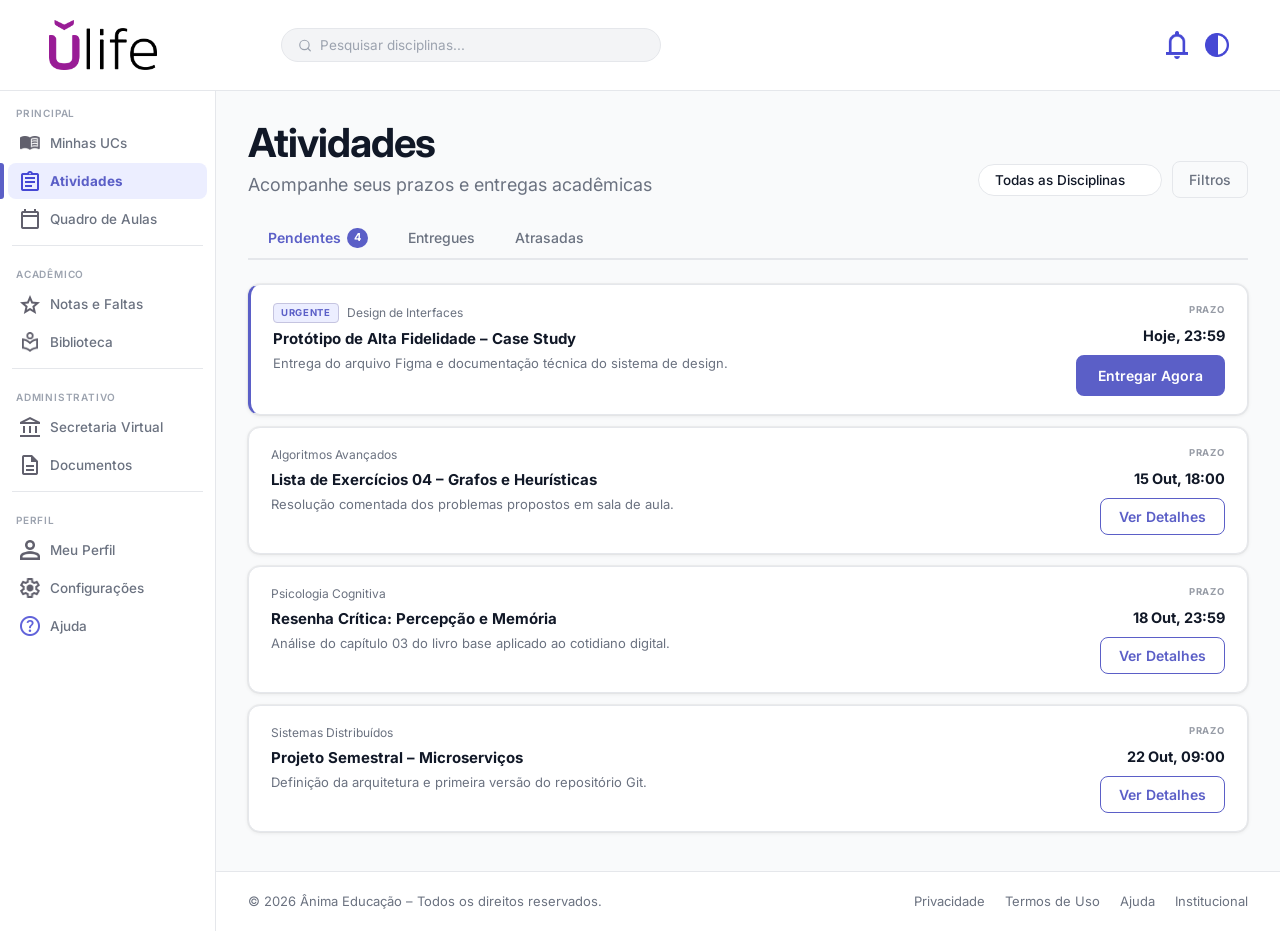
==== atividades.html @ e1909650 "feat: add the site" ====
﻿<!DOCTYPE html>
<html lang="pt-BR">
<head>
  <meta charset="UTF-8" />
  <meta name="viewport" content="width=device-width, initial-scale=1.0" />
  <title>Úlife – Atividades</title>
  <link rel="preconnect" href="https://fonts.googleapis.com" />
  <link rel="preconnect" href="https://fonts.gstatic.com" crossorigin />
  <link href="https://fonts.googleapis.com/css2?family=Inter:wght@400;500;600;700&display=swap" rel="stylesheet" />
  <link rel="stylesheet" href="styles/global.css" />
  <link rel="stylesheet" href="styles/atividades.css" />
</head>
<body>

  
  <input type="checkbox" id="dark-check" aria-hidden="true" />

  
  <input type="checkbox" id="sidebar-check" aria-hidden="true" />

  
  <label class="sidebar-overlay" for="sidebar-check" aria-hidden="true"></label>

  
  <header class="topbar" role="banner">
    <a href="index.html" class="topbar-logo" aria-label="Úlife – Início">
      <img src="img/logo-black.png" alt="Úlife" class="logo-img logo-img-black" />
      <img src="img/logo-white.png" alt="Úlife" class="logo-img logo-img-white" />
    </a>

    <div class="search-bar" role="search">
      <svg xmlns="http://www.w3.org/2000/svg" width="15" height="15" viewBox="0 0 24 24" fill="none" stroke="currentColor" stroke-width="2" stroke-linecap="round" stroke-linejoin="round" aria-hidden="true">
        <circle cx="11" cy="11" r="8"/>
        <line x1="21" y1="21" x2="16.65" y2="16.65"/>
      </svg>

      <input
        type="search"
        placeholder="Pesquisar disciplinas..."
        aria-label="Pesquisar disciplinas"
      />
    </div>

    <div class="topbar-icons" role="toolbar" aria-label="Ações">
      <button class="icon-btn" aria-label="Notificações">
        <img src="img/notificacao.png" alt="" aria-hidden="true" style="width:28px;height:28px;object-fit:contain;" />
      </button>

      <label class="dark-toggle" for="dark-check" aria-label="Alternar tema escuro" role="switch">
        <img src="img/handle-mode.png" alt="" aria-hidden="true" style="width:24px;height:24px;object-fit:contain;" />
      </label>
    </div>
  </header>

  <div class="page-shell">

    
  <aside class="sidebar" role="navigation" aria-label="Menu principal">

    <nav class="nav-section" aria-label="Principal">
      <p class="nav-label" aria-hidden="true">PRINCIPAL</p>
      <a href="index.html" class="nav-item">
                <img src="img/minhas-ucs.png" alt="" class="nav-icon" aria-hidden="true" />
                Minhas UCs
            </a>
      <a href="atividades.html" class="nav-item active" aria-current="page">
                <img src="img/atividades-selected.png" alt="" class="nav-icon" aria-hidden="true" />
                Atividades
            </a>
      <a href="quadro-aulas.html" class="nav-item">
                <img src="img/quadro-aulas.png" alt="" class="nav-icon" aria-hidden="true" />
                Quadro de Aulas
            </a>
    </nav>

    <div class="nav-divider"></div>

    <nav class="nav-section" aria-label="Acadêmico">
      <p class="nav-label" aria-hidden="true">ACADÊMICO</p>
      <a href="notas-faltas.html" class="nav-item">
                <img src="img/aulas-faltas.png" alt="" class="nav-icon" aria-hidden="true" />
                Notas e Faltas
            </a>
      <a href="#" class="nav-item">
        <img src="img/biblioteca.png" alt="" class="nav-icon" aria-hidden="true" />
        Biblioteca
      </a>
    </nav>

    <div class="nav-divider"></div>

    <nav class="nav-section" aria-label="Administrativo">
      <p class="nav-label" aria-hidden="true">ADMINISTRATIVO</p>
      <a href="secretaria-virtual.html" class="nav-item">
                <img src="img/secretaria.png" alt="" class="nav-icon" aria-hidden="true" />
                Secretaria Virtual
            </a>
      <a href="#" class="nav-item">
        <img src="img/documentos.png" alt="" class="nav-icon" aria-hidden="true" />
        Documentos
      </a>
    </nav>

    <div class="nav-divider"></div>

    <nav class="nav-section" aria-label="Perfil">
      <p class="nav-label" aria-hidden="true">PERFIL</p>
      <a href="#" class="nav-item">
        <img src="img/perfil.png" alt="" class="nav-icon" aria-hidden="true" />
        Meu Perfil
      </a>
      <a href="#" class="nav-item">
        <img src="img/config.png" alt="" class="nav-icon" aria-hidden="true" />
        Configurações
      </a>
      <a href="#" class="nav-item">
        <img src="img/ajuda.png" alt="" class="nav-icon" aria-hidden="true" />
        Ajuda
      </a>
    </nav>
  </aside>

    
    <div class="main-wrapper">

      
      <div class="topbar-mobile-row" aria-label="Cabeçalho mobile">

        <label class="sidebar-toggle-mobile" for="sidebar-check" aria-label="Abrir menu">
          <svg xmlns="http://www.w3.org/2000/svg" width="22" height="22" viewBox="0 0 24 24" fill="none" stroke="currentColor" stroke-width="2" stroke-linecap="round" stroke-linejoin="round" aria-hidden="true">
            <line x1="3" y1="6" x2="21" y2="6"/>
            <line x1="3" y1="12" x2="21" y2="12"/>
            <line x1="3" y1="18" x2="21" y2="18"/>
          </svg>
        </label>

        <div class="topbar-mobile-logo">
          <a href="index.html" aria-label="Úlife – Início">
            <img src="img/logo-black.png" alt="Úlife" class="logo-img logo-img-black" />
            <img src="img/logo-white.png" alt="Úlife" class="logo-img logo-img-white" />
          </a>
        </div>

        <div class="topbar-mobile-actions">
          <button class="icon-btn has-dot" aria-label="Notificações">
          <img src="img/notificacao.png" alt="" aria-hidden="true" style="width:24px;height:24px;object-fit:contain;" />
        </button>

          <label class="dark-toggle" for="dark-check" aria-label="Alternar tema escuro">
          <img src="img/handle-mode.png" alt="" aria-hidden="true" style="width:24px;height:24px;object-fit:contain;" />
        </label>
        </div>
      </div>

      
      <div class="topbar-mobile-search" role="search">
        <div class="search-bar">
          <svg xmlns="http://www.w3.org/2000/svg" width="15" height="15" viewBox="0 0 24 24" fill="none" stroke="currentColor" stroke-width="2" stroke-linecap="round" stroke-linejoin="round" aria-hidden="true">
            <circle cx="11" cy="11" r="8"/>
            <line x1="21" y1="21" x2="16.65" y2="16.65"/>
          </svg>

          <input
            type="search"
            placeholder="Pesquisar disciplinas..."
            aria-label="Pesquisar disciplinas"
          />
        </div>
      </div>

      
      <main class="content">

        <div class="atv-top-bar">

          <div>
            <h1 class="page-title">Atividades</h1>
            <p class="page-subtitle">
              Acompanhe seus prazos e entregas acadêmicas
            </p>
          </div>

          <div class="atv-top-right">

            <div class="select-wrap">
              <select>
                <option>Todas as Disciplinas</option>
              </select>
            </div>

            <button class="btn-outline-gray">
              Filtros
            </button>

          </div>
        </div>

        
        <div class="tabs">
          <button class="tab active">
            Pendentes
            <span class="tab-badge">4</span>
          </button>

          <button class="tab">Entregues</button>
          <button class="tab">Atrasadas</button>
        </div>

        
        <div class="activity-list">

          
          <div class="activity-card activity-urgent">

            <div class="activity-info">

              <div class="activity-tags">
                <span class="tag-urgente">URGENTE</span>
                <span class="activity-discipline">Design de Interfaces</span>
              </div>

              <h3 class="activity-title">
                Protótipo de Alta Fidelidade – Case Study
              </h3>

              <p class="activity-desc">
                Entrega do arquivo Figma e documentação técnica do sistema de design.
              </p>

            </div>

            <div class="activity-deadline">
              <span class="deadline-label">PRAZO</span>
              <span class="deadline-value deadline-urgent">Hoje, 23:59</span>

              <button class="btn-primary">
                Entregar Agora
              </button>
            </div>

          </div>

          
          <div class="activity-card">

            <div class="activity-info">

              <div class="activity-tags">
                <span class="activity-discipline">
                  Algoritmos Avançados
                </span>
              </div>

              <h3 class="activity-title">
                Lista de Exercícios 04 – Grafos e Heurísticas
              </h3>

              <p class="activity-desc">
                Resolução comentada dos problemas propostos em sala de aula.
              </p>

            </div>

            <div class="activity-deadline">
              <span class="deadline-label">PRAZO</span>
              <span class="deadline-value">15 Out, 18:00</span>

              <button class="btn-outline">
                Ver Detalhes
              </button>
            </div>

          </div>

          
          <div class="activity-card">

            <div class="activity-info">

              <div class="activity-tags">
                <span class="activity-discipline">
                  Psicologia Cognitiva
                </span>
              </div>

              <h3 class="activity-title">
                Resenha Crítica: Percepção e Memória
              </h3>

              <p class="activity-desc">
                Análise do capítulo 03 do livro base aplicado ao cotidiano digital.
              </p>

            </div>

            <div class="activity-deadline">
              <span class="deadline-label">PRAZO</span>
              <span class="deadline-value">18 Out, 23:59</span>

              <button class="btn-outline">
                Ver Detalhes
              </button>
            </div>

          </div>

          
          <div class="activity-card">

            <div class="activity-info">

              <div class="activity-tags">
                <span class="activity-discipline">
                  Sistemas Distribuídos
                </span>
              </div>

              <h3 class="activity-title">
                Projeto Semestral – Microserviços
              </h3>

              <p class="activity-desc">
                Definição da arquitetura e primeira versão do repositório Git.
              </p>

            </div>

            <div class="activity-deadline">
              <span class="deadline-label">PRAZO</span>
              <span class="deadline-value">22 Out, 09:00</span>

              <button class="btn-outline">
                Ver Detalhes
              </button>
            </div>

          </div>

        </div>
      </main>

      
      <footer class="footer">
        <span>
          © 2026 Ânima Educação – Todos os direitos reservados.
        </span>

        <div class="footer-links">
          <a href="#">Privacidade</a>
          <a href="#">Termos de Uso</a>
          <a href="#">Ajuda</a>
          <a href="#">Institucional</a>
        </div>
      </footer>

    </div>
  </div>

</body>
</html>
---- styles/global.css ----
﻿*,
*::before,
*::after {
  box-sizing: border-box;
  margin: 0;
  padding: 0;
}

:root {
  
  --purple: #5B5FC7;
  --purple-dark: #3B3FA8;
  --purple-active-bg: #ECEEFF;
  --purple-border: #C5C4E0;

  --blue: #004AC6;
  --blue-bg: #EBF0FF;

  --teal: #0BB5A0;
  --teal-bg: #E0FAF7;
  --teal-text: #0B8A79;

  --orange: #F07020;
  --orange-bg: #FEF3EB;

  --red: #E03030;
  --red-bg: #FDEAEA;

  --green: #1A7A3C;
  --green-bg: #E0F5E8;

  
  --text-primary: #111827;
  
  --text-secondary: #6B7280;
  
  --text-muted: #9CA3AF;

  --border: #E5E7EB;
  --bg-page: #F9FAFB;
  --bg-card: #FFFFFF;
  --bg-input: #F3F4F6;

  
  --sidebar-w: 216px;
  --sidebar-bg: #FFFFFF;

  
  --topbar-h: 60px;
  --topbar-mobile-h: 56px;

  
  --radius-xs: 4px;
  --radius-sm: 8px;
  --radius: 12px;
  --radius-lg: 16px;

  
  --shadow-sm: 0 1px 2px rgba(0, 0, 0, .06);
  --shadow: 0 1px 4px rgba(0, 0, 0, .08), 0 0 0 1px rgba(0, 0, 0, .04);
  --shadow-md: 0 4px 16px rgba(0, 0, 0, .10);
  --shadow-hover: 0 6px 20px rgba(91, 95, 199, .18);

  
  --transition: .15s ease;

  
  --font: 'Inter', 'Segoe UI', system-ui, sans-serif;

  
  
  --text-2xs: 10px;
  
  --text-xs: 11px;
  
  --text-sm: 12px;
  
  --text-base: 13.5px;
  
  --text-md: 15px;
  
  --text-lg: 18px;
  
  --text-xl: 20px;
  
  --text-2xl: 24px;
  
  --text-3xl: 40px;
  

  
  --weight-normal: 400;
  --weight-medium: 500;
  --weight-semibold: 600;
  --weight-bold: 700;

  
  --leading-tight: 1.2;
  --leading-snug: 1.35;
  --leading-normal: 1.5;
  --leading-relaxed: 1.6;

  
  --tracking-tight: -.025em;
  --tracking-normal: 0;
  --tracking-wide: .05em;
  --tracking-wider: .08em;
  --tracking-widest: .12em;
}

@media (prefers-color-scheme: dark) {
  :root {
    --text-primary: #F9FAFB;
    
    --text-secondary: #D1D5DB;
    
    --text-muted: #9CA3AF;
    
    --border: #374151;
    --bg-page: #111827;
    --bg-card: #1F2937;
    --bg-input: #374151;
    --sidebar-bg: #1F2937;

    --purple: #818CF8;
    
    --purple-dark: #A5B4FC;
    --purple-active-bg: #312E81;
    --purple-border: #4338CA;

    --blue: #93C5FD;
    --blue-bg: #1E3A5F;
    --teal: #5EEAD4;
    --teal-bg: #134E4A;
    --teal-text: #5EEAD4;
    --orange: #FCA574;
    --orange-bg: #7C2D12;
    --red: #FCA5A5;
    --red-bg: #7F1D1D;
    --green: #86EFAC;
    --green-bg: #14532D;

    --shadow-sm: 0 1px 2px rgba(0, 0, 0, .3);
    --shadow: 0 1px 4px rgba(0, 0, 0, .4), 0 0 0 1px rgba(255, 255, 255, .04);
    --shadow-md: 0 4px 16px rgba(0, 0, 0, .5);
    --shadow-hover: 0 6px 20px rgba(129, 140, 248, .3);
  }
}

#dark-check {
  display: none;
}

body:has(#dark-check:checked) {
  --text-primary: #F9FAFB;
  --text-secondary: #D1D5DB;
  --text-muted: #9CA3AF;
  --border: #374151;
  --bg-page: #111827;
  --bg-card: #1F2937;
  --bg-input: #374151;
  --sidebar-bg: #1F2937;
  --purple: #818CF8;
  --purple-dark: #A5B4FC;
  --purple-active-bg: #312E81;
  --purple-border: #4338CA;
  --blue: #93C5FD;
  --blue-bg: #1E3A5F;
  --teal: #5EEAD4;
  --teal-bg: #134E4A;
  --teal-text: #5EEAD4;
  --orange: #FCA574;
  --orange-bg: #7C2D12;
  --red: #FCA5A5;
  --red-bg: #7F1D1D;
  --green: #86EFAC;
  --green-bg: #14532D;
  --shadow-sm: 0 1px 2px rgba(0, 0, 0, .3);
  --shadow: 0 1px 4px rgba(0, 0, 0, .4), 0 0 0 1px rgba(255, 255, 255, .04);
  --shadow-md: 0 4px 16px rgba(0, 0, 0, .5);
  --shadow-hover: 0 6px 20px rgba(129, 140, 248, .3);
  background: var(--bg-page);
  color: var(--text-primary);
}

.logo-img-black {
  display: block;
}

.logo-img-white {
  display: none;
}

body:has(#dark-check:checked) .logo-img-black {
  display: none;
}

body:has(#dark-check:checked) .logo-img-white {
  display: block;
}

@media (prefers-color-scheme: dark) {
  .logo-img-black {
    display: none;
  }

  .logo-img-white {
    display: block;
  }
}

html {
  scroll-behavior: smooth;
}

body {
  font-family: var(--font);
  font-size: var(--text-base);
  line-height: var(--leading-normal);
  background: var(--bg-page);
  color: var(--text-primary);
  min-height: 100vh;
  -webkit-font-smoothing: antialiased;
  -moz-osx-font-smoothing: grayscale;
  transition: background var(--transition), color var(--transition);
  display: flex;
  flex-direction: column;
}

a {
  color: inherit;
}

button {
  font-family: inherit;
}

img {
  display: block;
  max-width: 100%;
}

.logo-img {
  height: 50px;
  width: auto;
}

#sidebar-check {
  display: none;
}

.sidebar-overlay {
  display: none;
  position: fixed;
  inset: 0;
  background: rgba(0, 0, 0, .45);
  z-index: 150;
  cursor: pointer;
}

#sidebar-check:checked~.page-shell .sidebar {
  transform: translateX(0);
}

#sidebar-check:checked~.sidebar-overlay {
  display: block;
}

.topbar {
  height: var(--topbar-h);
  background: var(--bg-card);
  border-bottom: 1px solid var(--border);
  display: flex;
  align-items: center;
  padding: 5vh 5vh 5vh 5vh;
  gap: 20px;
  position: sticky;
  top: 0;
  z-index: 100;
  width: 100%;
  flex-shrink: 0;
  transition: background var(--transition), border-color var(--transition);
}

.topbar-logo {
  display: flex;
  align-items: center;
  text-decoration: none;
  flex-shrink: 0;
  width: var(--sidebar-w);
  
  padding-left: 4px;
}

.search-bar {
  flex: 1;
  max-width: 380px;
  display: flex;
  align-items: center;
  gap: 8px;
  background: var(--bg-input);
  border: 1px solid var(--border);
  border-radius: 999px;
  padding: 7px 16px;
  color: var(--text-muted);
  transition: border-color var(--transition), box-shadow var(--transition), background var(--transition);
}

.search-bar:focus-within {
  border-color: var(--purple);
  box-shadow: 0 0 0 3px var(--purple-active-bg);
  background: var(--bg-card);
}

.search-bar input {
  border: none;
  background: transparent;
  outline: none;
  font-size: var(--text-base);
  font-family: var(--font);
  color: var(--text-primary);
  width: 100%;
  height: 2vh;
  line-height: var(--leading-tight);
}

.search-bar input::placeholder {
  color: var(--text-muted);
}

.topbar-icons {
  display: flex;
  align-items: center;
  gap: 4px;
  margin-left: auto;
  flex-shrink: 0;
}

.icon-btn {
  width: 36px;
  height: 36px;
  border-radius: 50%;
  border: none;
  background: transparent;
  cursor: pointer;
  display: flex;
  align-items: center;
  justify-content: center;
  color: var(--purple);
  transition: background var(--transition);
  position: relative;
  flex-shrink: 0;
}

.icon-btn:hover {
  background: var(--bg-input);
}

.icon-btn:focus-visible {
  outline: 2px solid var(--purple);
  outline-offset: 2px;
}

.dark-toggle {
  width: 36px;
  height: 36px;
  border-radius: 50%;
  display: flex;
  align-items: center;
  justify-content: center;
  cursor: pointer;
  color: var(--purple);
  user-select: none;
  transition: background var(--transition);
}

.dark-toggle:hover {
  background: var(--bg-input);
}

.page-shell {
  display: flex;
  flex: 1;
  min-height: 0;
}

.sidebar {
  width: var(--sidebar-w);
  background: var(--sidebar-bg);
  border-right: 1px solid var(--border);
  flex-shrink: 0;
  display: flex;
  flex-direction: column;
  overflow-y: auto;
  overflow-x: hidden;
  
  position: sticky;
  top: var(--topbar-h);
  height: calc(100vh - var(--topbar-h));
  transition: background var(--transition), border-color var(--transition), transform var(--transition);
}

.sidebar::-webkit-scrollbar {
  width: 3px;
}

.sidebar::-webkit-scrollbar-thumb {
  background: var(--border);
  border-radius: 3px;
}

nav.nav-section {
  padding: 0 8px;
}

.nav-label {
  font-size: var(--text-2xs);
  font-weight: var(--weight-semibold);
  letter-spacing: var(--tracking-wider);
  color: var(--text-muted);
  padding: 16px 8px 6px;
  display: block;
  text-transform: uppercase;
  line-height: var(--leading-tight);
}

.nav-item {
  display: flex;
  align-items: center;
  gap: 10px;
  padding: 8px 10px 8px 12px;
  border-radius: var(--radius-sm);
  font-size: var(--text-base);
  font-weight: var(--weight-medium);
  line-height: var(--leading-tight);
  color: var(--text-secondary);
  text-decoration: none;
  position: relative;
  transition: background var(--transition), color var(--transition);
  margin-bottom: 2px;
}

.nav-item:hover {
  background: var(--bg-input);
  color: var(--text-primary);
}

.nav-item:focus-visible {
  outline: 2px solid var(--purple);
  outline-offset: 2px;
}

.nav-item svg {
  flex-shrink: 0;
  opacity: .85;
}

.nav-item img.nav-icon {
  width: 20px;
  height: 20px;
  object-fit: contain;
  flex-shrink: 0;
  opacity: .85;
}

.nav-item.active img.nav-icon {
  opacity: 1;
}

.nav-item.active {
  background: var(--purple-active-bg);
  color: var(--purple);
  font-weight: 700;
}

.nav-item.active::before {
  content: '';
  position: absolute;
  left: -8px;
  top: 0;
  bottom: 0;
  width: 4px;
  background: var(--purple);
  border-radius: 0 3px 3px 0;
}

.nav-item.active svg {
  opacity: 1;
  color: var(--purple);
}

.nav-divider {
  height: 1px;
  background: var(--border);
  margin: 6px 12px;
}

.main-wrapper {
  flex: 1;
  display: flex;
  flex-direction: column;
  min-width: 0;
  background: var(--bg-page);
  transition: background var(--transition);
}

.topbar-mobile-row {
  display: none;
  height: var(--topbar-mobile-h);
  background: var(--bg-card);
  border-bottom: 1px solid var(--border);
  align-items: center;
  padding: 0 12px;
  position: sticky;
  top: 0;
  z-index: 100;
  width: 100%;
  transition: background var(--transition), border-color var(--transition);
}

.sidebar-toggle-mobile {
  width: 40px;
  height: 40px;
  display: flex;
  align-items: center;
  justify-content: center;
  cursor: pointer;
  color: var(--text-secondary);
  border-radius: var(--radius-sm);
  user-select: none;
  flex-shrink: 0;
  transition: background var(--transition);
}

.sidebar-toggle-mobile:hover {
  background: var(--bg-input);
}

.topbar-mobile-logo {
  position: absolute;
  left: 50%;
  transform: translateX(-50%);
}

.topbar-mobile-logo .logo-img {
  height: 36px;
}

.topbar-mobile-actions {
  display: flex;
  align-items: center;
  margin-left: auto;
}

.topbar-mobile-search {
  display: none;
  background: var(--bg-card);
  border-bottom: 1px solid var(--border);
  padding: 8px 12px 10px;
  position: sticky;
  top: var(--topbar-mobile-h);
  z-index: 99;
  transition: background var(--transition), border-color var(--transition);
}

.topbar-mobile-search .search-bar {
  max-width: 100%;
  width: 100%;
}

.content {
  flex: 1;
  padding: 28px 32px;
}

.page-title {
  font-size: var(--text-3xl);
  font-weight: var(--weight-bold);
  color: var(--text-primary);
  letter-spacing: var(--tracking-tight);
  line-height: var(--leading-tight);
}

.page-subtitle {
  font-size: var(--text-lg);
  color: var(--text-secondary);
  margin-top: 4px;
  font-weight: var(--weight-normal);
  line-height: var(--leading-normal);
}

.filter-group {
  display: flex;
  flex-direction: column;
  gap: 5px;
}

.filter-label {
  font-size: 10px;
  font-weight: 600;
  letter-spacing: .08em;
  color: var(--text-muted);
  text-transform: uppercase;
  display: block;
}

.select-wrap {
  position: relative;
  display: flex;
  align-items: center;
}

.select-wrap select {
  appearance: none;
  border: 1px solid var(--border);
  border-radius: 999px;
  
  background: var(--bg-card);
  padding: 7px 36px 7px 16px;
  font-size: 13.5px;
  font-family: var(--font);
  font-weight: 500;
  color: var(--text-primary);
  cursor: pointer;
  outline: none;
  min-width: 140px;
  transition: border-color var(--transition), background var(--transition);
}

.select-wrap select:focus {
  border-color: var(--purple);
  box-shadow: 0 0 0 3px var(--purple-active-bg);
}

.select-wrap svg {
  position: absolute;
  right: 10px;
  pointer-events: none;
  color: var(--text-muted);
}

.footer {
  padding: 20px 32px;
  border-top: 1px solid var(--border);
  background: var(--bg-card);
  display: flex;
  align-items: center;
  justify-content: space-between;
  font-size: 13px;
  color: var(--text-secondary);
  flex-wrap: wrap;
  gap: 12px;
  transition: background var(--transition), border-color var(--transition);
}

.footer-links {
  display: flex;
  gap: 20px;
  flex-wrap: wrap;
}

.footer-links a {
  text-decoration: none;
  color: var(--text-secondary);
  font-size: 13px;
  transition: color var(--transition);
}

.footer-links a:hover {
  color: var(--purple);
}

.breadcrumb {
  display: flex;
  align-items: center;
  gap: 6px;
  font-size: 13px;
  color: var(--text-secondary);
  margin-bottom: 8px;
  flex-wrap: wrap;
}

.breadcrumb a {
  color: var(--text-secondary);
  text-decoration: none;
  transition: color var(--transition);
}

.breadcrumb a:hover {
  color: var(--purple);
}

.breadcrumb span {
  color: var(--border);
}

.breadcrumb strong {
  color: var(--text-primary);
  font-weight: 600;
}

.btn-primary {
  display: inline-flex;
  align-items: center;
  gap: 8px;
  background: var(--purple);
  color: #fff;
  border: 2px solid var(--purple);
  border-radius: var(--radius-sm);
  padding: 10px 20px;
  font-size: 14px;
  font-weight: 600;
  cursor: pointer;
  text-decoration: none;
  font-family: var(--font);
  transition: background var(--transition), color var(--transition), box-shadow var(--transition);
  white-space: nowrap;
}

.btn-primary:hover {
  background: #fff;
  color: var(--purple);
  box-shadow: var(--shadow-md);
}

.btn-primary:focus-visible {
  outline: 2px solid var(--purple);
  outline-offset: 2px;
}

.btn-outline {
  display: inline-flex;
  align-items: center;
  gap: 8px;
  background: transparent;
  color: var(--purple);
  border: 1.5px solid var(--purple);
  border-radius: var(--radius-sm);
  padding: 9px 18px;
  font-size: 14px;
  font-weight: 600;
  cursor: pointer;
  text-decoration: none;
  font-family: var(--font);
  transition: background var(--transition), color var(--transition);
  white-space: nowrap;
}

.btn-outline:hover {
  background: var(--purple);
  color: #fff;
}

.btn-outline-gray {
  display: inline-flex;
  align-items: center;
  gap: 8px;
  background: transparent;
  color: var(--text-secondary);
  border: 1.5px solid var(--border);
  border-radius: var(--radius-sm);
  padding: 9px 16px;
  font-size: 14px;
  font-weight: 500;
  cursor: pointer;
  text-decoration: none;
  font-family: var(--font);
  transition: background var(--transition), color var(--transition), border-color var(--transition);
  white-space: nowrap;
}

.btn-outline-gray:hover {
  background: var(--text-secondary);
  color: var(--bg-card);
  border-color: var(--text-secondary);
}

.btn-more {
  background: none;
  border: none;
  cursor: pointer;
  color: var(--text-muted);
  display: flex;
  align-items: center;
  padding: 4px;
  border-radius: var(--radius-xs);
  font-family: var(--font);
  transition: background var(--transition), color var(--transition);
}

.btn-more:hover {
  background: var(--bg-input);
  color: var(--text-secondary);
}

.tabs {
  display: flex;
  overflow-y: hidden;
  overflow-x: auto;
  border-bottom: 2px solid var(--border);
  margin-bottom: 24px;
}

.tabs::-webkit-scrollbar {
  height: 4px;
}

.tabs::-webkit-scrollbar-track {
  background: transparent;
}

.tabs::-webkit-scrollbar-thumb {
  background: rgba(98,102,227,.4);
  border-radius: 999px;
}

.tabs::-webkit-scrollbar-thumb:hover {
  background: rgba(98,102,227,.7);
}

.tab {
  background: none;
  border: none;
  border-bottom: 2px solid transparent;
  padding: 10px 20px;
  font-size: 14px;
  font-weight: 500;
  color: var(--text-secondary);
  cursor: pointer;
  margin-bottom: -2px;
  display: flex;
  align-items: center;
  gap: 6px;
  transition: color var(--transition), border-color var(--transition);
  font-family: var(--font);
}

.tab:hover {
  color: var(--text-primary);
}

.tab.active {
  color: var(--purple);
  border-bottom-color: var(--purple);
  font-weight: 600;
}

.tab-badge {
  background: var(--purple);
  color: #fff;
  font-size: 11px;
  font-weight: 700;
  border-radius: 999px;
  padding: 1px 7px;
  line-height: 1.6;
}

@media (max-width: 1024px) {

  
  .sidebar {
    position: fixed;
    top: 0;
    left: 0;
    height: 100vh;
    z-index: 200;
    transform: translateX(-100%);
  }

  #sidebar-check:checked~.page-shell .sidebar {
    transform: translateX(0);
  }

  #sidebar-check:checked~.sidebar-overlay {
    display: block;
  }

  
  .topbar {
    display: none;
  }

  .topbar-mobile-row {
    display: flex;
  }

  .topbar-mobile-search {
    display: block;
  }

  
  .topbar-logo {
    width: auto;
  }

  .content {
    padding: 16px;
  }

  .footer {
    padding: 14px 16px;
  }
}

@media (max-width: 560px) {
  .page-subtitle {
    font-size: var(--text-base);
  }
}

@media (max-width: 480px) {
  .page-title {
    font-size: 22px;
  }

  .footer {
    flex-direction: column;
    align-items: flex-start;
    gap: 8px;
  }

  .footer-links {
    gap: 14px;
  }
}
---- styles/atividades.css ----
﻿.atv-top-bar {
  display: flex;
  align-items: flex-end;
  justify-content: space-between;
  margin-bottom: 20px;
  gap: 16px;
  flex-wrap: wrap;
}

.atv-top-right {
  display: flex;
  align-items: center;
  gap: 10px;
  flex-wrap: wrap;
}

.activity-list {
  display: flex;
  flex-direction: column;
  gap: 12px;
}

.activity-card {
  background: var(--bg-card);
  border: 1px solid var(--border);
  border-radius: var(--radius);
  padding: 18px 22px;
  display: flex;
  align-items: flex-start;
  gap: 16px;
  box-shadow: var(--shadow);
  transition: box-shadow var(--transition), transform var(--transition), border-color var(--transition);
  cursor: pointer;
}

.activity-card:hover {
  box-shadow: var(--shadow-hover);
  transform: translateY(-1px);
  border-color: var(--purple-border);
}

.activity-urgent {
  border-left: 3px solid var(--purple);
}

.activity-icon {
  width: 42px;
  height: 42px;
  border-radius: var(--radius-sm);
  display: flex;
  align-items: center;
  justify-content: center;
  flex-shrink: 0;
}

.activity-icon-purple {
  background: var(--purple-active-bg);
  color: var(--purple);
}

.activity-icon-blue {
  background: var(--blue-bg);
  color: var(--blue);
}

.activity-info {
  flex: 1;
  min-width: 0;
}

.activity-tags {
  display: flex;
  align-items: center;
  gap: 8px;
  margin-bottom: 5px;
  flex-wrap: wrap;
}

.tag-urgente {
  font-size: 9.5px;
  font-weight: 700;
  letter-spacing: .07em;
  color: var(--purple);
  background: var(--purple-active-bg);
  border: 1px solid var(--purple-border);
  border-radius: var(--radius-xs);
  padding: 2px 7px;
}

.activity-discipline {
  font-size: 12px;
  color: var(--text-secondary);
}

.activity-title {
  font-size: 15px;
  font-weight: 700;
  color: var(--text-primary);
  margin-bottom: 4px;
  white-space: nowrap;
  overflow: hidden;
  text-overflow: ellipsis;
}

.activity-desc {
  font-size: 13px;
  color: var(--text-secondary);
  line-height: 1.5;
}

.activity-deadline {
  display: flex;
  flex-direction: column;
  align-items: flex-end;
  gap: 8px;
  flex-shrink: 0;
  min-width: 130px;
}

.deadline-label {
  font-size: 9.5px;
  font-weight: 700;
  letter-spacing: .09em;
  color: var(--text-secondary);
  opacity: .7;
}

.deadline-value {
  font-size: 14.5px;
  font-weight: 700;
  color: var(--text-primary);
  white-space: nowrap;
}

.deadline-urgent {
  color: var(--error);
}

@media (max-width: 768px) {
  .atv-top-bar {
    flex-direction: column;
    align-items: flex-start;
  }

  .activity-card {
    flex-wrap: wrap;
  }

  .activity-deadline {
    align-items: flex-start;
    width: 100%;
    flex-direction: row;
    justify-content: space-between;
    align-items: center;
    border-top: 1px solid var(--border);
    padding-top: 12px;
    margin-top: 4px;
  }

  .deadline-label { display: none; }
}

@media (max-width: 480px) {
  .activity-icon { display: none; }
  .activity-title { white-space: normal; }
}
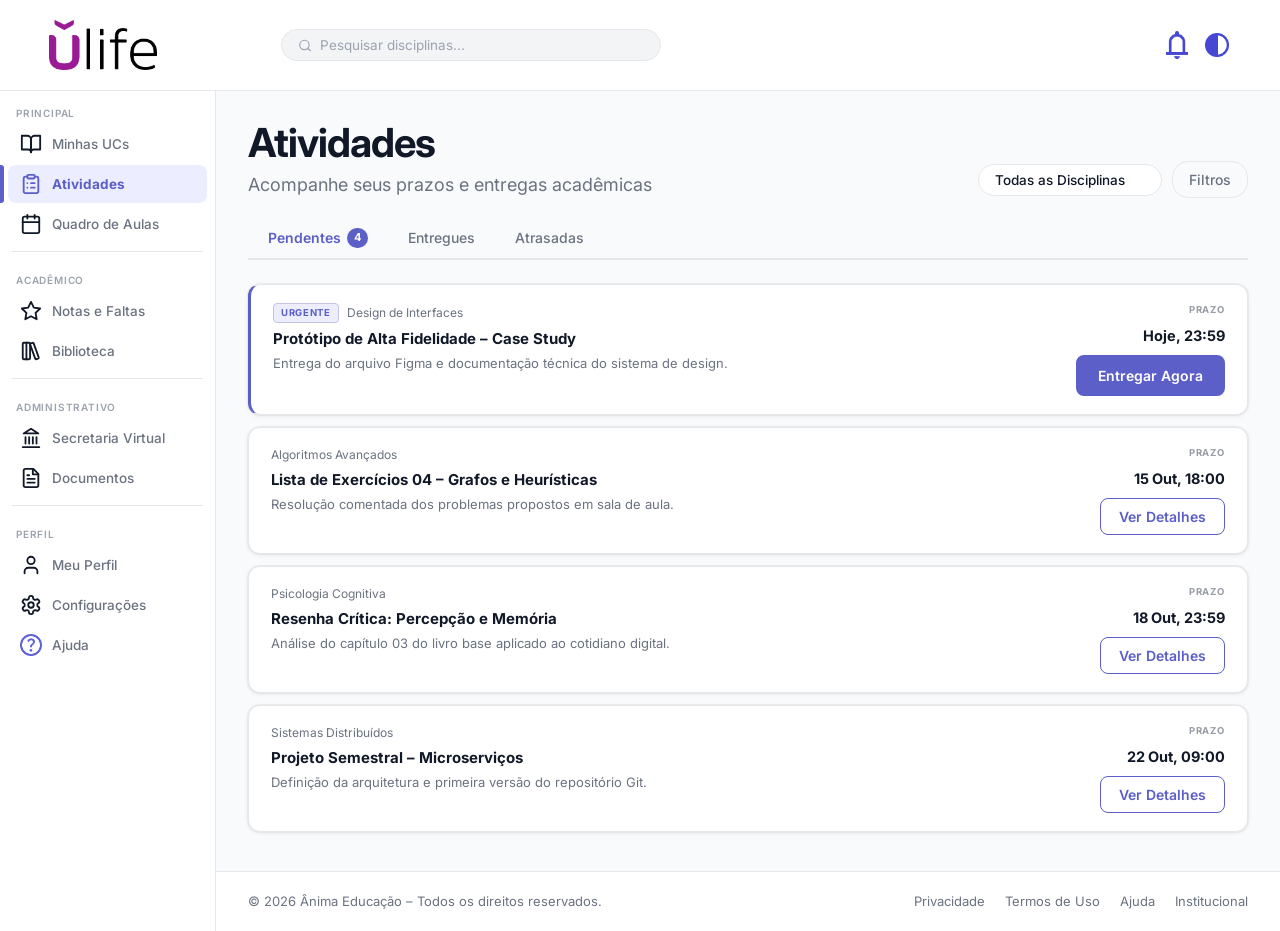
==== commit c7dc0924: "feat: improve UI fidelity to Figma design" ====
--- a/atividades.html
+++ b/atividades.html
@@ -1,27 +1,31 @@
 ﻿<!DOCTYPE html>
 <html lang="pt-BR">
+
 <head>
   <meta charset="UTF-8" />
   <meta name="viewport" content="width=device-width, initial-scale=1.0" />
-  <title>Úlife – Atividades</title>
+  <title>Atividades</title>
+  <link rel="icon" href="img/favicon.ico" sizes="any">
+  <link rel="icon" type="image/svg+xml" href="img/favicon.svg">
   <link rel="preconnect" href="https://fonts.googleapis.com" />
   <link rel="preconnect" href="https://fonts.gstatic.com" crossorigin />
   <link href="https://fonts.googleapis.com/css2?family=Inter:wght@400;500;600;700&display=swap" rel="stylesheet" />
   <link rel="stylesheet" href="styles/global.css" />
   <link rel="stylesheet" href="styles/atividades.css" />
 </head>
+
 <body>
 
-  
+
   <input type="checkbox" id="dark-check" aria-hidden="true" />
 
-  
+
   <input type="checkbox" id="sidebar-check" aria-hidden="true" />
 
-  
+
   <label class="sidebar-overlay" for="sidebar-check" aria-hidden="true"></label>
 
-  
+
   <header class="topbar" role="banner">
     <a href="index.html" class="topbar-logo" aria-label="Úlife – Início">
       <img src="img/logo-black.png" alt="Úlife" class="logo-img logo-img-black" />
@@ -29,16 +33,13 @@
     </a>
 
     <div class="search-bar" role="search">
-      <svg xmlns="http://www.w3.org/2000/svg" width="15" height="15" viewBox="0 0 24 24" fill="none" stroke="currentColor" stroke-width="2" stroke-linecap="round" stroke-linejoin="round" aria-hidden="true">
-        <circle cx="11" cy="11" r="8"/>
-        <line x1="21" y1="21" x2="16.65" y2="16.65"/>
+      <svg xmlns="http://www.w3.org/2000/svg" width="15" height="15" viewBox="0 0 24 24" fill="none"
+        stroke="currentColor" stroke-width="2" stroke-linecap="round" stroke-linejoin="round" aria-hidden="true">
+        <circle cx="11" cy="11" r="8" />
+        <line x1="21" y1="21" x2="16.65" y2="16.65" />
       </svg>
 
-      <input
-        type="search"
-        placeholder="Pesquisar disciplinas..."
-        aria-label="Pesquisar disciplinas"
-      />
+      <input type="search" placeholder="Pesquisar disciplinas..." aria-label="Pesquisar disciplinas" />
     </div>
 
     <div class="topbar-icons" role="toolbar" aria-label="Ações">
@@ -54,83 +55,145 @@
 
   <div class="page-shell">
 
-    
-  <aside class="sidebar" role="navigation" aria-label="Menu principal">
-
-    <nav class="nav-section" aria-label="Principal">
-      <p class="nav-label" aria-hidden="true">PRINCIPAL</p>
-      <a href="index.html" class="nav-item">
-                <img src="img/minhas-ucs.png" alt="" class="nav-icon" aria-hidden="true" />
-                Minhas UCs
-            </a>
-      <a href="atividades.html" class="nav-item active" aria-current="page">
-                <img src="img/atividades-selected.png" alt="" class="nav-icon" aria-hidden="true" />
-                Atividades
-            </a>
-      <a href="quadro-aulas.html" class="nav-item">
-                <img src="img/quadro-aulas.png" alt="" class="nav-icon" aria-hidden="true" />
-                Quadro de Aulas
-            </a>
-    </nav>
-
-    <div class="nav-divider"></div>
-
-    <nav class="nav-section" aria-label="Acadêmico">
-      <p class="nav-label" aria-hidden="true">ACADÊMICO</p>
-      <a href="notas-faltas.html" class="nav-item">
-                <img src="img/aulas-faltas.png" alt="" class="nav-icon" aria-hidden="true" />
-                Notas e Faltas
-            </a>
-      <a href="#" class="nav-item">
-        <img src="img/biblioteca.png" alt="" class="nav-icon" aria-hidden="true" />
-        Biblioteca
-      </a>
-    </nav>
-
-    <div class="nav-divider"></div>
-
-    <nav class="nav-section" aria-label="Administrativo">
-      <p class="nav-label" aria-hidden="true">ADMINISTRATIVO</p>
-      <a href="secretaria-virtual.html" class="nav-item">
-                <img src="img/secretaria.png" alt="" class="nav-icon" aria-hidden="true" />
-                Secretaria Virtual
-            </a>
-      <a href="#" class="nav-item">
-        <img src="img/documentos.png" alt="" class="nav-icon" aria-hidden="true" />
-        Documentos
-      </a>
-    </nav>
-
-    <div class="nav-divider"></div>
-
-    <nav class="nav-section" aria-label="Perfil">
-      <p class="nav-label" aria-hidden="true">PERFIL</p>
-      <a href="#" class="nav-item">
-        <img src="img/perfil.png" alt="" class="nav-icon" aria-hidden="true" />
-        Meu Perfil
-      </a>
-      <a href="#" class="nav-item">
-        <img src="img/config.png" alt="" class="nav-icon" aria-hidden="true" />
-        Configurações
-      </a>
-      <a href="#" class="nav-item">
-        <img src="img/ajuda.png" alt="" class="nav-icon" aria-hidden="true" />
-        Ajuda
-      </a>
-    </nav>
-  </aside>
-
-    
+
+    <aside class="sidebar" role="navigation" aria-label="Menu principal">
+
+      <nav class="nav-section" aria-label="Principal">
+        <p class="nav-label" aria-hidden="true">PRINCIPAL</p>
+        <a href="index.html" class="nav-item">
+          <svg xmlns="http://www.w3.org/2000/svg" width="20" height="20" viewBox="0 0 24 24" fill="none"
+            stroke="currentColor" stroke-width="2" stroke-linecap="round" stroke-linejoin="round" class="nav-icon"
+            aria-hidden="true">
+            <path d="M2 3h6a4 4 0 0 1 4 4v14a3 3 0 0 0-3-3H2z" />
+            <path d="M22 3h-6a4 4 0 0 0-4 4v14a3 3 0 0 1 3-3h7z" />
+          </svg>
+          Minhas UCs
+        </a>
+        <a href="atividades.html" class="nav-item active" aria-current="page">
+          <svg xmlns="http://www.w3.org/2000/svg" width="20" height="20" viewBox="0 0 24 24" fill="none"
+            stroke="currentColor" stroke-width="2" stroke-linecap="round" stroke-linejoin="round" class="nav-icon"
+            aria-hidden="true">
+            <rect width="8" height="4" x="8" y="2" rx="1" ry="1" />
+            <path d="M16 4h2a2 2 0 0 1 2 2v14a2 2 0 0 1-2 2H6a2 2 0 0 1-2-2V6a2 2 0 0 1 2-2h2" />
+            <path d="M12 11h4" />
+            <path d="M12 16h4" />
+            <path d="M8 11h.01" />
+            <path d="M8 16h.01" />
+          </svg>
+          Atividades
+        </a>
+        <a href="quadro-aulas.html" class="nav-item">
+          <svg xmlns="http://www.w3.org/2000/svg" width="20" height="20" viewBox="0 0 24 24" fill="none"
+            stroke="currentColor" stroke-width="2" stroke-linecap="round" stroke-linejoin="round" class="nav-icon"
+            aria-hidden="true">
+            <rect width="18" height="18" x="3" y="4" rx="2" ry="2" />
+            <line x1="16" y1="2" x2="16" y2="6" />
+            <line x1="8" y1="2" x2="8" y2="6" />
+            <line x1="3" y1="10" x2="21" y2="10" />
+          </svg>
+          Quadro de Aulas
+        </a>
+      </nav>
+
+      <div class="nav-divider"></div>
+
+      <nav class="nav-section" aria-label="Acadêmico">
+        <p class="nav-label" aria-hidden="true">ACADÊMICO</p>
+        <a href="notas-faltas.html" class="nav-item">
+          <svg xmlns="http://www.w3.org/2000/svg" width="20" height="20" viewBox="0 0 24 24" fill="none"
+            stroke="currentColor" stroke-width="2" stroke-linecap="round" stroke-linejoin="round" class="nav-icon"
+            aria-hidden="true">
+            <polygon
+              points="12 2 15.09 8.26 22 9.27 17 14.14 18.18 21.02 12 17.77 5.82 21.02 7 14.14 2 9.27 8.91 8.26 12 2" />
+          </svg>
+          Notas e Faltas
+        </a>
+        <a href="#" class="nav-item">
+          <svg xmlns="http://www.w3.org/2000/svg" width="20" height="20" viewBox="0 0 24 24" fill="none"
+            stroke="currentColor" stroke-width="2" stroke-linecap="round" stroke-linejoin="round" class="nav-icon"
+            aria-hidden="true">
+            <rect width="8" height="18" x="3" y="3" rx="1" />
+            <path d="M7 3v18" />
+            <path
+              d="M20.4 18.9c.2.5-.1 1.1-.6 1.3l-1.9.7c-.5.2-1.1-.1-1.3-.6L11.1 5.1c-.2-.5.1-1.1.6-1.3l1.9-.7c.5-.2 1.1.1 1.3.6Z" />
+          </svg>
+          Biblioteca
+        </a>
+      </nav>
+
+      <div class="nav-divider"></div>
+
+      <nav class="nav-section" aria-label="Administrativo">
+        <p class="nav-label" aria-hidden="true">ADMINISTRATIVO</p>
+        <a href="secretaria-virtual.html" class="nav-item">
+          <svg xmlns="http://www.w3.org/2000/svg" width="20" height="20" viewBox="0 0 24 24" fill="none"
+            stroke="currentColor" stroke-width="2" stroke-linecap="round" stroke-linejoin="round" class="nav-icon"
+            aria-hidden="true">
+            <line x1="3" y1="22" x2="21" y2="22" />
+            <line x1="6" y1="18" x2="6" y2="11" />
+            <line x1="10" y1="18" x2="10" y2="11" />
+            <line x1="14" y1="18" x2="14" y2="11" />
+            <line x1="18" y1="18" x2="18" y2="11" />
+            <polygon points="12 2 20 7 4 7" />
+          </svg>
+          Secretaria Virtual
+        </a>
+        <a href="#" class="nav-item">
+          <svg xmlns="http://www.w3.org/2000/svg" width="20" height="20" viewBox="0 0 24 24" fill="none"
+            stroke="currentColor" stroke-width="2" stroke-linecap="round" stroke-linejoin="round" class="nav-icon"
+            aria-hidden="true">
+            <path d="M14.5 2H6a2 2 0 0 0-2 2v16a2 2 0 0 0 2 2h12a2 2 0 0 0 2-2V7.5L14.5 2z" />
+            <polyline points="14 2 14 8 20 8" />
+            <line x1="16" y1="13" x2="8" y2="13" />
+            <line x1="16" y1="17" x2="8" y2="17" />
+            <line x1="10" y1="9" x2="8" y2="9" />
+          </svg>
+          Documentos
+        </a>
+      </nav>
+
+      <div class="nav-divider"></div>
+
+      <nav class="nav-section" aria-label="Perfil">
+        <p class="nav-label" aria-hidden="true">PERFIL</p>
+        <a href="#" class="nav-item">
+          <svg xmlns="http://www.w3.org/2000/svg" width="20" height="20" viewBox="0 0 24 24" fill="none"
+            stroke="currentColor" stroke-width="2" stroke-linecap="round" stroke-linejoin="round" class="nav-icon"
+            aria-hidden="true">
+            <path d="M19 21v-2a4 4 0 0 0-4-4H9a4 4 0 0 0-4 4v2" />
+            <circle cx="12" cy="7" r="4" />
+          </svg>
+          Meu Perfil
+        </a>
+        <a href="#" class="nav-item">
+          <svg xmlns="http://www.w3.org/2000/svg" width="20" height="20" viewBox="0 0 24 24" fill="none"
+            stroke="currentColor" stroke-width="2" stroke-linecap="round" stroke-linejoin="round" class="nav-icon"
+            aria-hidden="true">
+            <path
+              d="M12.22 2h-.44a2 2 0 0 0-2 2v.18a2 2 0 0 1-1 1.73l-.43.25a2 2 0 0 1-2 0l-.15-.08a2 2 0 0 0-2.73.73l-.22.38a2 2 0 0 0 .73 2.73l.15.1a2 2 0 0 1 1 1.72v.51a2 2 0 0 1-1 1.74l-.15.09a2 2 0 0 0-.73 2.73l.22.38a2 2 0 0 0 2.73.73l.15-.08a2 2 0 0 1 2 0l.43.25a2 2 0 0 1 1 1.73V20a2 2 0 0 0 2 2h.44a2 2 0 0 0 2-2v-.18a2 2 0 0 1 1-1.73l.43-.25a2 2 0 0 1 2 0l.15.08a2 2 0 0 0 2.73-.73l.22-.39a2 2 0 0 0-.73-2.73l-.15-.08a2 2 0 0 1-1-1.74v-.5a2 2 0 0 1 1-1.74l.15-.09a2 2 0 0 0 .73-2.73l-.22-.38a2 2 0 0 0-2.73-.73l-.15.08a2 2 0 0 1-2 0l-.43-.25a2 2 0 0 1-1-1.73V4a2 2 0 0 0-2-2z" />
+            <circle cx="12" cy="12" r="3" />
+          </svg>
+          Configurações
+        </a>
+        <a href="#" class="nav-item">
+          <img src="img/ajuda.png" alt="" class="nav-icon" aria-hidden="true" />
+          Ajuda
+        </a>
+      </nav>
+    </aside>
+
+
     <div class="main-wrapper">
 
-      
+
       <div class="topbar-mobile-row" aria-label="Cabeçalho mobile">
 
         <label class="sidebar-toggle-mobile" for="sidebar-check" aria-label="Abrir menu">
-          <svg xmlns="http://www.w3.org/2000/svg" width="22" height="22" viewBox="0 0 24 24" fill="none" stroke="currentColor" stroke-width="2" stroke-linecap="round" stroke-linejoin="round" aria-hidden="true">
-            <line x1="3" y1="6" x2="21" y2="6"/>
-            <line x1="3" y1="12" x2="21" y2="12"/>
-            <line x1="3" y1="18" x2="21" y2="18"/>
+          <svg xmlns="http://www.w3.org/2000/svg" width="22" height="22" viewBox="0 0 24 24" fill="none"
+            stroke="currentColor" stroke-width="2" stroke-linecap="round" stroke-linejoin="round" aria-hidden="true">
+            <line x1="3" y1="6" x2="21" y2="6" />
+            <line x1="3" y1="12" x2="21" y2="12" />
+            <line x1="3" y1="18" x2="21" y2="18" />
           </svg>
         </label>
 
@@ -143,32 +206,31 @@
 
         <div class="topbar-mobile-actions">
           <button class="icon-btn has-dot" aria-label="Notificações">
-          <img src="img/notificacao.png" alt="" aria-hidden="true" style="width:24px;height:24px;object-fit:contain;" />
-        </button>
+            <img src="img/notificacao.png" alt="" aria-hidden="true"
+              style="width:24px;height:24px;object-fit:contain;" />
+          </button>
 
           <label class="dark-toggle" for="dark-check" aria-label="Alternar tema escuro">
-          <img src="img/handle-mode.png" alt="" aria-hidden="true" style="width:24px;height:24px;object-fit:contain;" />
-        </label>
+            <img src="img/handle-mode.png" alt="" aria-hidden="true"
+              style="width:24px;height:24px;object-fit:contain;" />
+          </label>
         </div>
       </div>
 
-      
+
       <div class="topbar-mobile-search" role="search">
         <div class="search-bar">
-          <svg xmlns="http://www.w3.org/2000/svg" width="15" height="15" viewBox="0 0 24 24" fill="none" stroke="currentColor" stroke-width="2" stroke-linecap="round" stroke-linejoin="round" aria-hidden="true">
-            <circle cx="11" cy="11" r="8"/>
-            <line x1="21" y1="21" x2="16.65" y2="16.65"/>
-          </svg>
-
-          <input
-            type="search"
-            placeholder="Pesquisar disciplinas..."
-            aria-label="Pesquisar disciplinas"
-          />
+          <svg xmlns="http://www.w3.org/2000/svg" width="15" height="15" viewBox="0 0 24 24" fill="none"
+            stroke="currentColor" stroke-width="2" stroke-linecap="round" stroke-linejoin="round" aria-hidden="true">
+            <circle cx="11" cy="11" r="8" />
+            <line x1="21" y1="21" x2="16.65" y2="16.65" />
+          </svg>
+
+          <input type="search" placeholder="Pesquisar disciplinas..." aria-label="Pesquisar disciplinas" />
         </div>
       </div>
 
-      
+
       <main class="content">
 
         <div class="atv-top-bar">
@@ -195,7 +257,7 @@
           </div>
         </div>
 
-        
+
         <div class="tabs">
           <button class="tab active">
             Pendentes
@@ -206,10 +268,10 @@
           <button class="tab">Atrasadas</button>
         </div>
 
-        
+
         <div class="activity-list">
 
-          
+
           <div class="activity-card activity-urgent">
 
             <div class="activity-info">
@@ -240,7 +302,7 @@
 
           </div>
 
-          
+
           <div class="activity-card">
 
             <div class="activity-info">
@@ -272,7 +334,7 @@
 
           </div>
 
-          
+
           <div class="activity-card">
 
             <div class="activity-info">
@@ -304,7 +366,7 @@
 
           </div>
 
-          
+
           <div class="activity-card">
 
             <div class="activity-info">
@@ -339,7 +401,7 @@
         </div>
       </main>
 
-      
+
       <footer class="footer">
         <span>
           © 2026 Ânima Educação – Todos os direitos reservados.
@@ -357,4 +419,5 @@
   </div>
 
 </body>
+
 </html>
--- a/styles/global.css
+++ b/styles/global.css
@@ -108,44 +108,7 @@
   --tracking-widest: .12em;
 }
 
-@media (prefers-color-scheme: dark) {
-  :root {
-    --text-primary: #F9FAFB;
-    
-    --text-secondary: #D1D5DB;
-    
-    --text-muted: #9CA3AF;
-    
-    --border: #374151;
-    --bg-page: #111827;
-    --bg-card: #1F2937;
-    --bg-input: #374151;
-    --sidebar-bg: #1F2937;
-
-    --purple: #818CF8;
-    
-    --purple-dark: #A5B4FC;
-    --purple-active-bg: #312E81;
-    --purple-border: #4338CA;
-
-    --blue: #93C5FD;
-    --blue-bg: #1E3A5F;
-    --teal: #5EEAD4;
-    --teal-bg: #134E4A;
-    --teal-text: #5EEAD4;
-    --orange: #FCA574;
-    --orange-bg: #7C2D12;
-    --red: #FCA5A5;
-    --red-bg: #7F1D1D;
-    --green: #86EFAC;
-    --green-bg: #14532D;
-
-    --shadow-sm: 0 1px 2px rgba(0, 0, 0, .3);
-    --shadow: 0 1px 4px rgba(0, 0, 0, .4), 0 0 0 1px rgba(255, 255, 255, .04);
-    --shadow-md: 0 4px 16px rgba(0, 0, 0, .5);
-    --shadow-hover: 0 6px 20px rgba(129, 140, 248, .3);
-  }
-}
+
 
 #dark-check {
   display: none;
@@ -199,15 +162,17 @@
   display: block;
 }
 
-@media (prefers-color-scheme: dark) {
-  .logo-img-black {
-    display: none;
-  }
-
-  .logo-img-white {
-    display: block;
-  }
-}
+body:has(#dark-check:checked) .nav-item svg.nav-icon {
+  color: #E5E7EB;
+}
+
+body:has(#dark-check:checked) .nav-item.active svg.nav-icon {
+  color: var(--purple);
+}
+
+
+
+
 
 html {
   scroll-behavior: smooth;
@@ -320,7 +285,6 @@
   font-family: var(--font);
   color: var(--text-primary);
   width: 100%;
-  height: 2vh;
   line-height: var(--leading-tight);
 }
 
@@ -450,14 +414,23 @@
   outline-offset: 2px;
 }
 
+.nav-item svg.nav-icon {
+  width: 22px;
+  height: 22px;
+  flex-shrink: 0;
+  opacity: 1;
+  color: #111827;
+  transition: color var(--transition), opacity var(--transition);
+}
+
 .nav-item svg {
   flex-shrink: 0;
   opacity: .85;
 }
 
 .nav-item img.nav-icon {
-  width: 20px;
-  height: 20px;
+  width: 22px;
+  height: 22px;
   object-fit: contain;
   flex-shrink: 0;
   opacity: .85;
@@ -484,9 +457,19 @@
   border-radius: 0 3px 3px 0;
 }
 
+.nav-item.active svg.nav-icon {
+  opacity: 1;
+  color: var(--purple);
+}
+
 .nav-item.active svg {
   opacity: 1;
   color: var(--purple);
+}
+
+.nav-item:hover svg.nav-icon {
+  opacity: 1;
+  color: var(--text-primary);
 }
 
 .nav-divider {
--- a/styles/atividades.css
+++ b/styles/atividades.css
@@ -18,6 +18,10 @@
   display: flex;
   flex-direction: column;
   gap: 12px;
+}
+
+.btn-outline-gray{
+  border-radius: var(--radius-lg);
 }
 
 .activity-card {
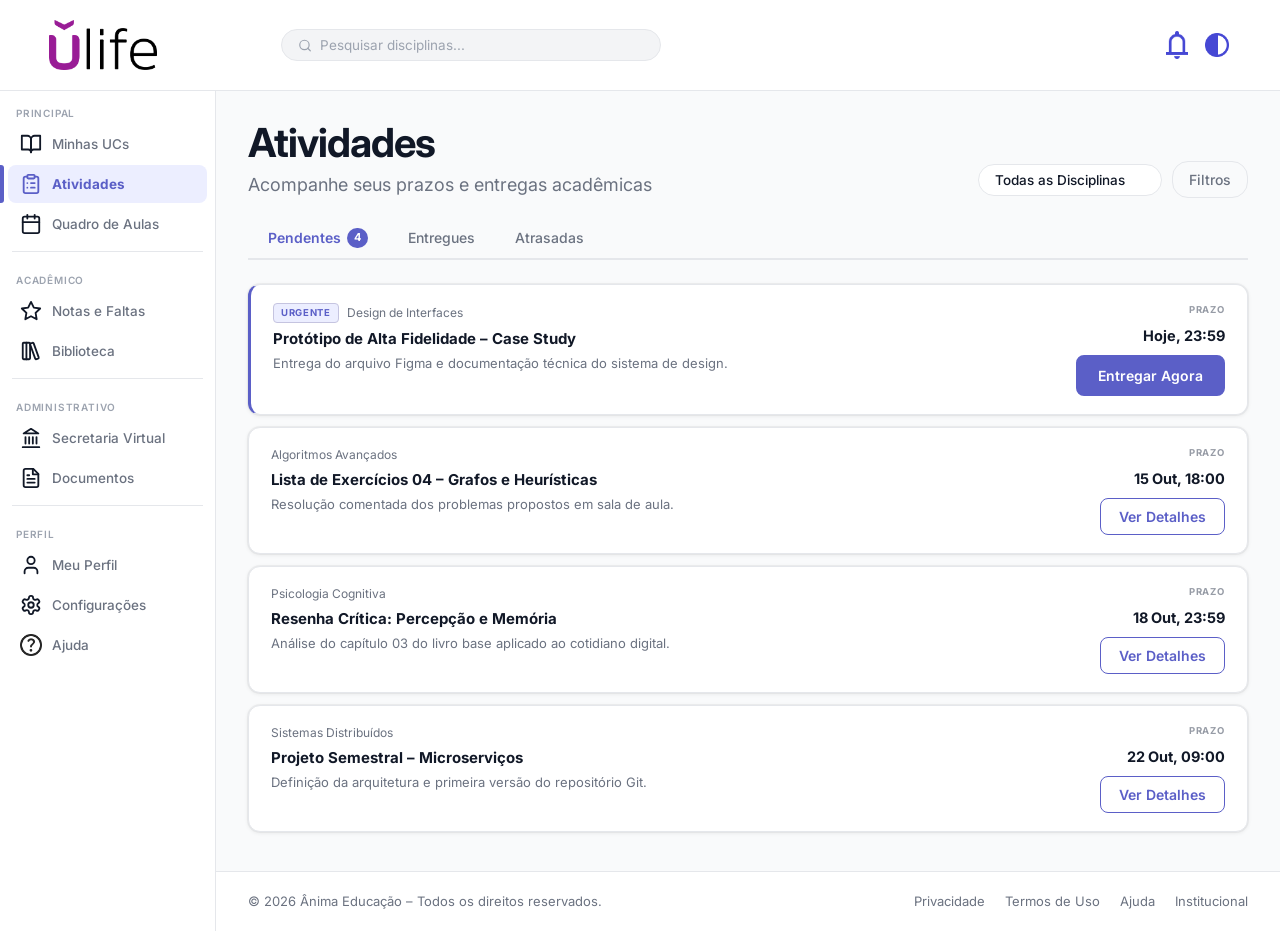
==== commit 88e09825: "feat: improve website accessibility" ====
--- a/atividades.html
+++ b/atividades.html
@@ -16,6 +16,8 @@
 
 <body>
 
+  <a href="#main-content" class="skip-link">Pular para o conteúdo principal</a>
+
 
   <input type="checkbox" id="dark-check" aria-hidden="true" />
 
@@ -231,7 +233,7 @@
       </div>
 
 
-      <main class="content">
+      <main class="content" id="main-content">
 
         <div class="atv-top-bar">
 
--- a/styles/global.css
+++ b/styles/global.css
@@ -897,12 +897,74 @@
   }
 
   .footer {
-    flex-direction: column;
-    align-items: flex-start;
+    flex-direction: column-reverse;
+    align-items: center !important;
+    justify-content: center;
     gap: 8px;
+    text-align: center;
   }
 
   .footer-links {
     gap: 14px;
-  }
-}+    justify-content: center;
+  }
+}
+
+/* ==========================================================================
+   Acessibilidade Avançada
+   ========================================================================== */
+
+/* Skip-to-content link – visível apenas com foco via teclado */
+.skip-link {
+  position: absolute;
+  top: -100%;
+  left: 16px;
+  z-index: 9999;
+  background: var(--purple);
+  color: #fff;
+  padding: 10px 20px;
+  border-radius: var(--radius-sm);
+  font-size: 14px;
+  font-weight: 600;
+  text-decoration: none;
+  transition: top .2s ease;
+}
+
+.skip-link:focus {
+  top: 12px;
+}
+
+/* Reduzir movimento para usuários que preferem */
+@media (prefers-reduced-motion: reduce) {
+  *,
+  *::before,
+  *::after {
+    animation-duration: 0.01ms !important;
+    animation-iteration-count: 1 !important;
+    transition-duration: 0.01ms !important;
+    scroll-behavior: auto !important;
+  }
+}
+
+/* Focus visível mais forte para navegação via teclado */
+:focus-visible {
+  outline: 3px solid var(--purple);
+  outline-offset: 2px;
+}
+
+/* Garantir tamanho mínimo de toque 44x44 em mobile */
+@media (max-width: 1024px) {
+  .nav-item {
+    min-height: 44px;
+  }
+
+  .icon-btn,
+  .dark-toggle {
+    width: 44px;
+    height: 44px;
+  }
+
+  .tab {
+    min-height: 44px;
+  }
+}
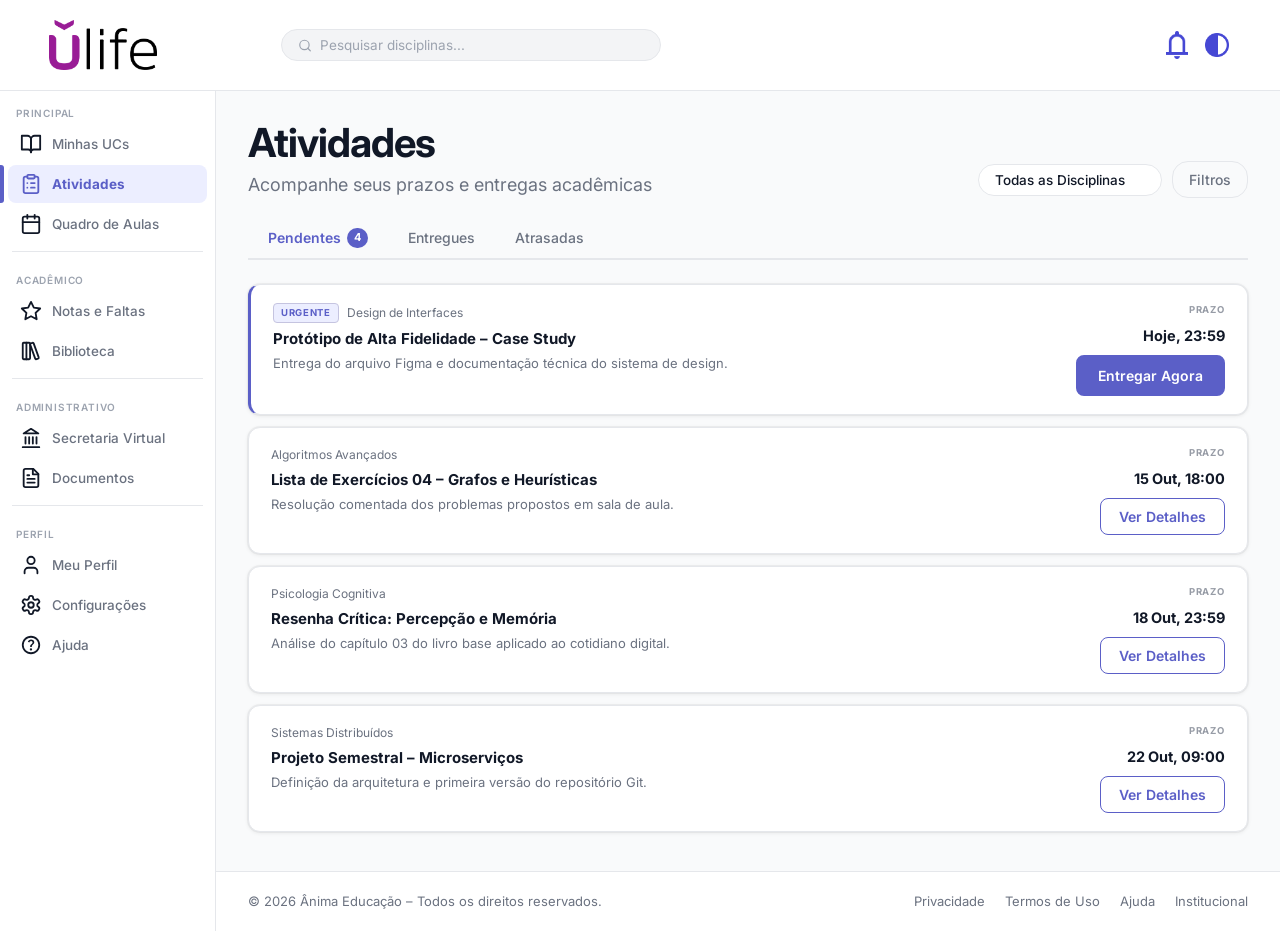
==== commit 8b3c5498: "chore: upadate ajuda icon" ====
--- a/atividades.html
+++ b/atividades.html
@@ -1,4 +1,4 @@
-﻿<!DOCTYPE html>
+<!DOCTYPE html>
 <html lang="pt-BR">
 
 <head>
@@ -10,16 +10,13 @@
   <link rel="preconnect" href="https://fonts.googleapis.com" />
   <link rel="preconnect" href="https://fonts.gstatic.com" crossorigin />
   <link href="https://fonts.googleapis.com/css2?family=Inter:wght@400;500;600;700&display=swap" rel="stylesheet" />
-  <link rel="stylesheet" href="styles/global.css" />
-  <link rel="stylesheet" href="styles/atividades.css" />
+  <link rel="stylesheet" href="css/global.css" />
+  <link rel="stylesheet" href="css/atividades.css" />
 </head>
 
 <body>
 
-  <a href="#main-content" class="skip-link">Pular para o conteúdo principal</a>
-
-
-  <input type="checkbox" id="dark-check" aria-hidden="true" />
+<input type="checkbox" id="dark-check" aria-hidden="true" />
 
 
   <input type="checkbox" id="sidebar-check" aria-hidden="true" />
@@ -60,6 +57,13 @@
 
     <aside class="sidebar" role="navigation" aria-label="Menu principal">
 
+        <div class="sidebar-logo">
+            <a href="index.html" aria-label="Ülife – Início">
+                <img src="img/logo-black.png" alt="Ülife" class="logo-img logo-img-black" />
+                <img src="img/logo-white.png" alt="Ülife" class="logo-img logo-img-white" />
+            </a>
+        </div>
+
       <nav class="nav-section" aria-label="Principal">
         <p class="nav-label" aria-hidden="true">PRINCIPAL</p>
         <a href="index.html" class="nav-item">
@@ -178,7 +182,11 @@
           Configurações
         </a>
         <a href="#" class="nav-item">
-          <img src="img/ajuda.png" alt="" class="nav-icon" aria-hidden="true" />
+          <svg xmlns="http://www.w3.org/2000/svg" height="24px" viewBox="0 -960 960 960" width="24px" class="nav-icon" 
+                        fill="currentColor">
+                        <path
+                            d="M513.5-254.5Q528-269 528-290t-14.5-35.5Q499-340 478-340t-35.5 14.5Q428-311 428-290t14.5 35.5Q457-240 478-240t35.5-14.5ZM442-394h74q0-33 7.5-52t42.5-52q26-26 41-49.5t15-56.5q0-56-41-86t-97-30q-57 0-92.5 30T342-618l66 26q5-18 22.5-39t53.5-21q32 0 48 17.5t16 38.5q0 20-12 37.5T506-526q-44 39-54 59t-10 73Zm38 314q-83 0-156-31.5T197-197q-54-54-85.5-127T80-480q0-83 31.5-156T197-763q54-54 127-85.5T480-880q83 0 156 31.5T763-763q54 54 85.5 127T880-480q0 83-31.5 156T763-197q-54 54-127 85.5T480-80Zm0-80q134 0 227-93t93-227q0-134-93-227t-227-93q-134 0-227 93t-93 227q0 134 93 227t227 93Zm0-320Z" />
+                    </svg>
           Ajuda
         </a>
       </nav>
@@ -422,4 +430,4 @@
 
 </body>
 
-</html>+</html>
--- a/css/global.css
+++ b/css/global.css
@@ -0,0 +1,888 @@
+*,
+*::before,
+*::after {
+  box-sizing: border-box;
+  margin: 0;
+  padding: 0;
+}
+
+:root {
+  --purple: #5B5FC7;
+  --purple-dark: #3B3FA8;
+  --purple-active-bg: #ECEEFF;
+  --purple-border: #C5C4E0;
+  --blue: #004AC6;
+  --blue-bg: #EBF0FF;
+  --teal-bg: #E0FAF7;
+  --teal-text: #0B8A79;
+  --green: #1A7A3C;
+  --green-bg: #E0F5E8;
+  --text-primary: #111827;
+  --text-secondary: #6B7280;
+  --text-muted: #9CA3AF;
+  --border: #E5E7EB;
+  --bg-page: #F9FAFB;
+  --bg-card: #FFFFFF;
+  --bg-input: #F3F4F6;
+  --sidebar-w: 216px;
+  --sidebar-bg: #FFFFFF;
+  --topbar-h: 60px;
+  --topbar-mobile-h: 56px;
+  --radius-xs: 4px;
+  --radius-sm: 8px;
+  --radius: 12px;
+  --radius-lg: 16px;
+  --shadow-sm: 0 1px 2px rgba(0, 0, 0, .06);
+  --shadow: 0 1px 4px rgba(0, 0, 0, .08), 0 0 0 1px rgba(0, 0, 0, .04);
+  --shadow-md: 0 4px 16px rgba(0, 0, 0, .10);
+  --shadow-hover: 0 6px 20px rgba(91, 95, 199, .18);
+  --transition: .15s ease;
+  --font: 'Inter', 'Segoe UI', system-ui, sans-serif;
+  --text-2xs: 10px;
+  --text-base: 13.5px;
+  --text-lg: 18px;
+  --text-3xl: 40px;
+  --weight-normal: 400;
+  --weight-medium: 500;
+  --weight-semibold: 600;
+  --weight-bold: 700;
+  --leading-tight: 1.2;
+  --leading-normal: 1.5;
+  --tracking-tight: -.025em;
+  --tracking-wider: .08em;
+}
+
+#dark-check {
+  display: none;
+}
+
+body:has(#dark-check:checked) {
+  --text-primary: #F9FAFB;
+  --text-secondary: #D1D5DB;
+  --text-muted: #9CA3AF;
+  --border: #374151;
+  --bg-page: #111827;
+  --bg-card: #1F2937;
+  --bg-input: #374151;
+  --sidebar-bg: #1F2937;
+  --purple: #818CF8;
+  --purple-dark: #A5B4FC;
+  --purple-active-bg: #312E81;
+  --purple-border: #4338CA;
+  --blue: #93C5FD;
+  --blue-bg: #1E3A5F;
+  --teal-bg: #134E4A;
+  --teal-text: #5EEAD4;
+  --green: #86EFAC;
+  --green-bg: #14532D;
+  --shadow-sm: 0 1px 2px rgba(0, 0, 0, .3);
+  --shadow: 0 1px 4px rgba(0, 0, 0, .4), 0 0 0 1px rgba(255, 255, 255, .04);
+  --shadow-md: 0 4px 16px rgba(0, 0, 0, .5);
+  --shadow-hover: 0 6px 20px rgba(129, 140, 248, .3);
+  background: var(--bg-page);
+  color: var(--text-primary);
+}
+
+.logo-img-black {
+  display: block;
+}
+
+.logo-img-white {
+  display: none;
+}
+
+body:has(#dark-check:checked) .logo-img-black {
+  display: none;
+}
+
+body:has(#dark-check:checked) .logo-img-white {
+  display: block;
+}
+
+body:has(#dark-check:checked) .nav-item svg.nav-icon {
+  color: #E5E7EB;
+}
+
+body:has(#dark-check:checked) .nav-item.active svg.nav-icon {
+  color: var(--purple);
+}
+
+
+
+
+
+html {
+  scroll-behavior: smooth;
+}
+
+body {
+  font-family: var(--font);
+  font-size: var(--text-base);
+  line-height: var(--leading-normal);
+  background: var(--bg-page);
+  color: var(--text-primary);
+  min-height: 100vh;
+  -webkit-font-smoothing: antialiased;
+  -moz-osx-font-smoothing: grayscale;
+  transition: background var(--transition), color var(--transition);
+  display: flex;
+  flex-direction: column;
+}
+
+a {
+  color: inherit;
+}
+
+button {
+  font-family: inherit;
+}
+
+img {
+  display: block;
+  max-width: 100%;
+}
+
+.logo-img {
+  height: 50px;
+  width: auto;
+}
+
+#sidebar-check {
+  display: none;
+}
+
+.sidebar-overlay {
+  display: none;
+  position: fixed;
+  inset: 0;
+  background: rgba(0, 0, 0, .45);
+  z-index: 150;
+  cursor: pointer;
+}
+
+#sidebar-check:checked~.page-shell .sidebar {
+  transform: translateX(0);
+}
+
+#sidebar-check:checked~.sidebar-overlay {
+  display: block;
+}
+
+.topbar {
+  height: var(--topbar-h);
+  background: var(--bg-card);
+  border-bottom: 1px solid var(--border);
+  display: flex;
+  align-items: center;
+  padding: 5vh 5vh 5vh 5vh;
+  gap: 20px;
+  position: sticky;
+  top: 0;
+  z-index: 100;
+  width: 100%;
+  flex-shrink: 0;
+  transition: background var(--transition), border-color var(--transition);
+}
+
+.topbar-logo {
+  display: flex;
+  align-items: center;
+  text-decoration: none;
+  flex-shrink: 0;
+  width: var(--sidebar-w);
+  
+  padding-left: 4px;
+}
+
+.search-bar {
+  flex: 1;
+  max-width: 380px;
+  display: flex;
+  align-items: center;
+  gap: 8px;
+  background: var(--bg-input);
+  border: 1px solid var(--border);
+  border-radius: 999px;
+  padding: 7px 16px;
+  color: var(--text-muted);
+  transition: border-color var(--transition), box-shadow var(--transition), background var(--transition);
+}
+
+.search-bar:focus-within {
+  border-color: var(--purple);
+  box-shadow: 0 0 0 3px var(--purple-active-bg);
+  background: var(--bg-card);
+}
+
+.search-bar input {
+  border: none;
+  background: transparent;
+  outline: none;
+  font-size: var(--text-base);
+  font-family: var(--font);
+  color: var(--text-primary);
+  width: 100%;
+  line-height: var(--leading-tight);
+}
+
+.search-bar input::placeholder {
+  color: var(--text-muted);
+}
+
+.topbar-icons {
+  display: flex;
+  align-items: center;
+  gap: 4px;
+  margin-left: auto;
+  flex-shrink: 0;
+}
+
+.icon-btn {
+  width: 36px;
+  height: 36px;
+  border-radius: 50%;
+  border: none;
+  background: transparent;
+  cursor: pointer;
+  display: flex;
+  align-items: center;
+  justify-content: center;
+  color: var(--purple);
+  transition: background var(--transition);
+  position: relative;
+  flex-shrink: 0;
+}
+
+.icon-btn:hover {
+  background: var(--bg-input);
+}
+
+.icon-btn:focus-visible {
+  outline: 2px solid var(--purple);
+  outline-offset: 2px;
+}
+
+.dark-toggle {
+  width: 36px;
+  height: 36px;
+  border-radius: 50%;
+  display: flex;
+  align-items: center;
+  justify-content: center;
+  cursor: pointer;
+  color: var(--purple);
+  user-select: none;
+  transition: background var(--transition);
+}
+
+.dark-toggle:hover {
+  background: var(--bg-input);
+}
+
+.page-shell {
+  display: flex;
+  flex: 1;
+  min-height: 0;
+}
+
+.sidebar {
+  width: var(--sidebar-w);
+  background: var(--sidebar-bg);
+  border-right: 1px solid var(--border);
+  flex-shrink: 0;
+  display: flex;
+  flex-direction: column;
+  overflow-y: auto;
+  overflow-x: hidden;
+  
+  position: sticky;
+  top: var(--topbar-h);
+  height: calc(100vh - var(--topbar-h));
+  transition: background var(--transition), border-color var(--transition), transform var(--transition);
+}
+
+.sidebar::-webkit-scrollbar {
+  width: 3px;
+}
+
+.sidebar::-webkit-scrollbar-thumb {
+  background: var(--border);
+  border-radius: 3px;
+}
+
+.sidebar-logo {
+  display: none;
+  padding: 16px 16px 8px;
+}
+
+.sidebar-logo .logo-img {
+  height: 36px;
+}
+
+nav.nav-section {
+  padding: 0 8px;
+}
+
+.nav-label {
+  font-size: var(--text-2xs);
+  font-weight: var(--weight-semibold);
+  letter-spacing: var(--tracking-wider);
+  color: var(--text-muted);
+  padding: 16px 8px 6px;
+  display: block;
+  text-transform: uppercase;
+  line-height: var(--leading-tight);
+}
+
+.nav-item {
+  display: flex;
+  align-items: center;
+  gap: 10px;
+  padding: 8px 10px 8px 12px;
+  border-radius: var(--radius-sm);
+  font-size: var(--text-base);
+  font-weight: var(--weight-medium);
+  line-height: var(--leading-tight);
+  color: var(--text-secondary);
+  text-decoration: none;
+  position: relative;
+  transition: background var(--transition), color var(--transition);
+  margin-bottom: 2px;
+}
+
+.nav-item:hover {
+  background: var(--bg-input);
+  color: var(--text-primary);
+}
+
+.nav-item:focus-visible {
+  outline: 2px solid var(--purple);
+  outline-offset: 2px;
+}
+
+.nav-item svg.nav-icon {
+  width: 22px;
+  height: 22px;
+  flex-shrink: 0;
+  opacity: 1;
+  color: #111827;
+  transition: color var(--transition), opacity var(--transition);
+}
+
+.nav-item svg {
+  flex-shrink: 0;
+  opacity: .85;
+}
+
+.nav-item img.nav-icon {
+  width: 22px;
+  height: 22px;
+  object-fit: contain;
+  flex-shrink: 0;
+  opacity: .85;
+}
+
+.nav-item.active img.nav-icon {
+  opacity: 1;
+}
+
+.nav-item.active {
+  background: var(--purple-active-bg);
+  color: var(--purple);
+  font-weight: 700;
+}
+
+.nav-item.active::before {
+  content: '';
+  position: absolute;
+  left: -8px;
+  top: 0;
+  bottom: 0;
+  width: 4px;
+  background: var(--purple);
+  border-radius: 0 3px 3px 0;
+}
+
+.nav-item.active svg.nav-icon {
+  opacity: 1;
+  color: var(--purple);
+}
+
+.nav-item.active svg {
+  opacity: 1;
+  color: var(--purple);
+}
+
+.nav-item:hover svg.nav-icon {
+  opacity: 1;
+  color: var(--text-primary);
+}
+
+.nav-divider {
+  height: 1px;
+  background: var(--border);
+  margin: 6px 12px;
+}
+
+.main-wrapper {
+  flex: 1;
+  display: flex;
+  flex-direction: column;
+  min-width: 0;
+  background: var(--bg-page);
+  transition: background var(--transition);
+}
+
+.topbar-mobile-row {
+  display: none;
+  height: var(--topbar-mobile-h);
+  background: var(--bg-card);
+  border-bottom: 1px solid var(--border);
+  align-items: center;
+  padding: 0 12px;
+  position: sticky;
+  top: 0;
+  z-index: 100;
+  width: 100%;
+  transition: background var(--transition), border-color var(--transition);
+}
+
+.sidebar-toggle-mobile {
+  width: 40px;
+  height: 40px;
+  display: flex;
+  align-items: center;
+  justify-content: center;
+  cursor: pointer;
+  color: var(--text-secondary);
+  border-radius: var(--radius-sm);
+  user-select: none;
+  flex-shrink: 0;
+  transition: background var(--transition);
+}
+
+.sidebar-toggle-mobile:hover {
+  background: var(--bg-input);
+}
+
+.topbar-mobile-logo {
+  position: absolute;
+  left: 50%;
+  transform: translateX(-50%);
+}
+
+.topbar-mobile-logo .logo-img {
+  height: 36px;
+}
+
+.topbar-mobile-actions {
+  display: flex;
+  align-items: center;
+  margin-left: auto;
+}
+
+.topbar-mobile-search {
+  display: none;
+  background: var(--bg-card);
+  border-bottom: 1px solid var(--border);
+  padding: 8px 12px 10px;
+  position: sticky;
+  top: var(--topbar-mobile-h);
+  z-index: 99;
+  transition: background var(--transition), border-color var(--transition);
+}
+
+.topbar-mobile-search .search-bar {
+  max-width: 100%;
+  width: 100%;
+}
+
+.content {
+  flex: 1;
+  padding: 28px 32px;
+}
+
+.page-title {
+  font-size: var(--text-3xl);
+  font-weight: var(--weight-bold);
+  color: var(--text-primary);
+  letter-spacing: var(--tracking-tight);
+  line-height: var(--leading-tight);
+}
+
+.page-subtitle {
+  font-size: var(--text-lg);
+  color: var(--text-secondary);
+  margin-top: 4px;
+  font-weight: var(--weight-normal);
+  line-height: var(--leading-normal);
+}
+
+.filter-group {
+  display: flex;
+  flex-direction: column;
+  gap: 5px;
+}
+
+.filter-label {
+  font-size: 10px;
+  font-weight: 600;
+  letter-spacing: .08em;
+  color: var(--text-muted);
+  text-transform: uppercase;
+  display: block;
+}
+
+.select-wrap {
+  position: relative;
+  display: flex;
+  align-items: center;
+}
+
+.select-wrap select {
+  appearance: none;
+  border: 1px solid var(--border);
+  border-radius: 999px;
+  
+  background: var(--bg-card);
+  padding: 7px 36px 7px 16px;
+  font-size: 13.5px;
+  font-family: var(--font);
+  font-weight: 500;
+  color: var(--text-primary);
+  cursor: pointer;
+  outline: none;
+  min-width: 140px;
+  transition: border-color var(--transition), background var(--transition);
+}
+
+.select-wrap select:focus {
+  border-color: var(--purple);
+  box-shadow: 0 0 0 3px var(--purple-active-bg);
+}
+
+.select-wrap svg {
+  position: absolute;
+  right: 10px;
+  pointer-events: none;
+  color: var(--text-muted);
+}
+
+.footer {
+  padding: 20px 32px;
+  border-top: 1px solid var(--border);
+  background: var(--bg-card);
+  display: flex;
+  align-items: center;
+  justify-content: space-between;
+  font-size: 13px;
+  color: var(--text-secondary);
+  flex-wrap: wrap;
+  gap: 12px;
+  transition: background var(--transition), border-color var(--transition);
+}
+
+.footer-links {
+  display: flex;
+  gap: 20px;
+  flex-wrap: wrap;
+}
+
+.footer-links a {
+  text-decoration: none;
+  color: var(--text-secondary);
+  font-size: 13px;
+  transition: color var(--transition);
+}
+
+.footer-links a:hover {
+  color: var(--purple);
+}
+
+.breadcrumb {
+  display: flex;
+  align-items: center;
+  gap: 6px;
+  font-size: 13px;
+  color: var(--text-secondary);
+  margin-bottom: 8px;
+  flex-wrap: wrap;
+}
+
+.breadcrumb a {
+  color: var(--text-secondary);
+  text-decoration: none;
+  transition: color var(--transition);
+}
+
+.breadcrumb a:hover {
+  color: var(--purple);
+}
+
+.breadcrumb span {
+  color: var(--border);
+}
+
+.breadcrumb strong {
+  color: var(--text-primary);
+  font-weight: 600;
+}
+
+.btn-primary {
+  display: inline-flex;
+  align-items: center;
+  gap: 8px;
+  background: var(--purple);
+  color: #fff;
+  border: 2px solid var(--purple);
+  border-radius: var(--radius-sm);
+  padding: 10px 20px;
+  font-size: 14px;
+  font-weight: 600;
+  cursor: pointer;
+  text-decoration: none;
+  font-family: var(--font);
+  transition: background var(--transition), color var(--transition), box-shadow var(--transition);
+  white-space: nowrap;
+}
+
+.btn-primary:hover {
+  background: #fff;
+  color: var(--purple);
+  box-shadow: var(--shadow-md);
+}
+
+.btn-primary:focus-visible {
+  outline: 2px solid var(--purple);
+  outline-offset: 2px;
+}
+
+.btn-outline {
+  display: inline-flex;
+  align-items: center;
+  gap: 8px;
+  background: transparent;
+  color: var(--purple);
+  border: 1.5px solid var(--purple);
+  border-radius: var(--radius-sm);
+  padding: 9px 18px;
+  font-size: 14px;
+  font-weight: 600;
+  cursor: pointer;
+  text-decoration: none;
+  font-family: var(--font);
+  transition: background var(--transition), color var(--transition);
+  white-space: nowrap;
+}
+
+.btn-outline:hover {
+  background: var(--purple);
+  color: #fff;
+}
+
+.btn-outline-gray {
+  display: inline-flex;
+  align-items: center;
+  gap: 8px;
+  background: transparent;
+  color: var(--text-secondary);
+  border: 1.5px solid var(--border);
+  border-radius: var(--radius-sm);
+  padding: 9px 16px;
+  font-size: 14px;
+  font-weight: 500;
+  cursor: pointer;
+  text-decoration: none;
+  font-family: var(--font);
+  transition: background var(--transition), color var(--transition), border-color var(--transition);
+  white-space: nowrap;
+}
+
+.btn-outline-gray:hover {
+  background: var(--text-secondary);
+  color: var(--bg-card);
+  border-color: var(--text-secondary);
+}
+
+.btn-more {
+  background: none;
+  border: none;
+  cursor: pointer;
+  color: var(--text-muted);
+  display: flex;
+  align-items: center;
+  padding: 4px;
+  border-radius: var(--radius-xs);
+  font-family: var(--font);
+  transition: background var(--transition), color var(--transition);
+}
+
+.btn-more:hover {
+  background: var(--bg-input);
+  color: var(--text-secondary);
+}
+
+.tabs {
+  display: flex;
+  overflow-y: hidden;
+  overflow-x: auto;
+  border-bottom: 2px solid var(--border);
+  margin-bottom: 24px;
+}
+
+.tabs::-webkit-scrollbar {
+  height: 4px;
+}
+
+.tabs::-webkit-scrollbar-track {
+  background: transparent;
+}
+
+.tabs::-webkit-scrollbar-thumb {
+  background: rgba(98,102,227,.4);
+  border-radius: 999px;
+}
+
+.tabs::-webkit-scrollbar-thumb:hover {
+  background: rgba(98,102,227,.7);
+}
+
+.tab {
+  background: none;
+  border: none;
+  border-bottom: 2px solid transparent;
+  padding: 10px 20px;
+  font-size: 14px;
+  font-weight: 500;
+  color: var(--text-secondary);
+  cursor: pointer;
+  margin-bottom: -2px;
+  display: flex;
+  align-items: center;
+  gap: 6px;
+  transition: color var(--transition), border-color var(--transition);
+  font-family: var(--font);
+}
+
+.tab:hover {
+  color: var(--text-primary);
+}
+
+.tab.active {
+  color: var(--purple);
+  border-bottom-color: var(--purple);
+  font-weight: 600;
+}
+
+.tab-badge {
+  background: var(--purple);
+  color: #fff;
+  font-size: 11px;
+  font-weight: 700;
+  border-radius: 999px;
+  padding: 1px 7px;
+  line-height: 1.6;
+}
+
+@media (max-width: 1024px) {
+
+  .sidebar {
+    position: fixed;
+    top: 0;
+    left: 0;
+    height: 100vh;
+    z-index: 200;
+    transform: translateX(-100%);
+  }
+
+  .sidebar-logo {
+    display: block;
+  }
+
+  #sidebar-check:checked~.page-shell .sidebar {
+    transform: translateX(0);
+  }
+
+  #sidebar-check:checked~.sidebar-overlay {
+    display: block;
+  }
+
+  .topbar {
+    display: none;
+  }
+
+  .topbar-mobile-row {
+    display: flex;
+  }
+
+  .topbar-mobile-search {
+    display: block;
+  }
+
+  .topbar-logo {
+    width: auto;
+  }
+
+  .content {
+    padding: 16px;
+  }
+
+  .footer {
+    padding: 14px 16px;
+  }
+
+  .nav-item {
+    min-height: 44px;
+  }
+
+  .icon-btn,
+  .dark-toggle {
+    width: 44px;
+    height: 44px;
+  }
+
+  .tab {
+    min-height: 44px;
+  }
+}
+
+@media (max-width: 560px) {
+  .page-subtitle {
+    font-size: var(--text-base);
+  }
+}
+
+@media (max-width: 480px) {
+  .page-title {
+    font-size: 22px;
+  }
+
+  .footer {
+    flex-direction: column-reverse;
+    align-items: center !important;
+    justify-content: center;
+    gap: 8px;
+    text-align: center;
+  }
+
+  .footer-links {
+    gap: 14px;
+    justify-content: center;
+  }
+}
+
+@media (prefers-reduced-motion: reduce) {
+  *,
+  *::before,
+  *::after {
+    animation-duration: 0.01ms !important;
+    animation-iteration-count: 1 !important;
+    transition-duration: 0.01ms !important;
+    scroll-behavior: auto !important;
+  }
+}
+
+:focus-visible {
+  outline: 3px solid var(--purple);
+  outline-offset: 2px;
+}
--- a/css/atividades.css
+++ b/css/atividades.css
@@ -0,0 +1,170 @@
+.atv-top-bar {
+  display: flex;
+  align-items: flex-end;
+  justify-content: space-between;
+  margin-bottom: 20px;
+  gap: 16px;
+  flex-wrap: wrap;
+}
+
+.atv-top-right {
+  display: flex;
+  align-items: center;
+  gap: 10px;
+  flex-wrap: wrap;
+}
+
+.activity-list {
+  display: flex;
+  flex-direction: column;
+  gap: 12px;
+}
+
+.btn-outline-gray{
+  border-radius: var(--radius-lg);
+}
+
+.activity-card {
+  background: var(--bg-card);
+  border: 1px solid var(--border);
+  border-radius: var(--radius);
+  padding: 18px 22px;
+  display: flex;
+  align-items: flex-start;
+  gap: 16px;
+  box-shadow: var(--shadow);
+  transition: box-shadow var(--transition), transform var(--transition), border-color var(--transition);
+  cursor: pointer;
+}
+
+.activity-card:hover {
+  box-shadow: var(--shadow-hover);
+  transform: translateY(-1px);
+  border-color: var(--purple-border);
+}
+
+.activity-urgent {
+  border-left: 3px solid var(--purple);
+}
+
+.activity-icon {
+  width: 42px;
+  height: 42px;
+  border-radius: var(--radius-sm);
+  display: flex;
+  align-items: center;
+  justify-content: center;
+  flex-shrink: 0;
+}
+
+.activity-icon-purple {
+  background: var(--purple-active-bg);
+  color: var(--purple);
+}
+
+.activity-icon-blue {
+  background: var(--blue-bg);
+  color: var(--blue);
+}
+
+.activity-info {
+  flex: 1;
+  min-width: 0;
+}
+
+.activity-tags {
+  display: flex;
+  align-items: center;
+  gap: 8px;
+  margin-bottom: 5px;
+  flex-wrap: wrap;
+}
+
+.tag-urgente {
+  font-size: 9.5px;
+  font-weight: 700;
+  letter-spacing: .07em;
+  color: var(--purple);
+  background: var(--purple-active-bg);
+  border: 1px solid var(--purple-border);
+  border-radius: var(--radius-xs);
+  padding: 2px 7px;
+}
+
+.activity-discipline {
+  font-size: 12px;
+  color: var(--text-secondary);
+}
+
+.activity-title {
+  font-size: 15px;
+  font-weight: 700;
+  color: var(--text-primary);
+  margin-bottom: 4px;
+  white-space: nowrap;
+  overflow: hidden;
+  text-overflow: ellipsis;
+}
+
+.activity-desc {
+  font-size: 13px;
+  color: var(--text-secondary);
+  line-height: 1.5;
+}
+
+.activity-deadline {
+  display: flex;
+  flex-direction: column;
+  align-items: flex-end;
+  gap: 8px;
+  flex-shrink: 0;
+  min-width: 130px;
+}
+
+.deadline-label {
+  font-size: 9.5px;
+  font-weight: 700;
+  letter-spacing: .09em;
+  color: var(--text-secondary);
+  opacity: .7;
+}
+
+.deadline-value {
+  font-size: 14.5px;
+  font-weight: 700;
+  color: var(--text-primary);
+  white-space: nowrap;
+}
+
+.deadline-urgent {
+  color: var(--error);
+}
+
+@media (max-width: 768px) {
+  .atv-top-bar {
+    flex-direction: column;
+    align-items: flex-start;
+  }
+
+  .activity-card {
+    flex-wrap: wrap;
+  }
+
+  .activity-deadline {
+    align-items: flex-start;
+    width: 100%;
+    flex-direction: row;
+    justify-content: space-between;
+    align-items: center;
+    border-top: 1px solid var(--border);
+    padding-top: 12px;
+    margin-top: 4px;
+  }
+
+  .deadline-label { display: none; }
+}
+
+@media (max-width: 480px) {
+  .activity-icon { display: none; }
+  .activity-title { white-space: normal; }
+}
